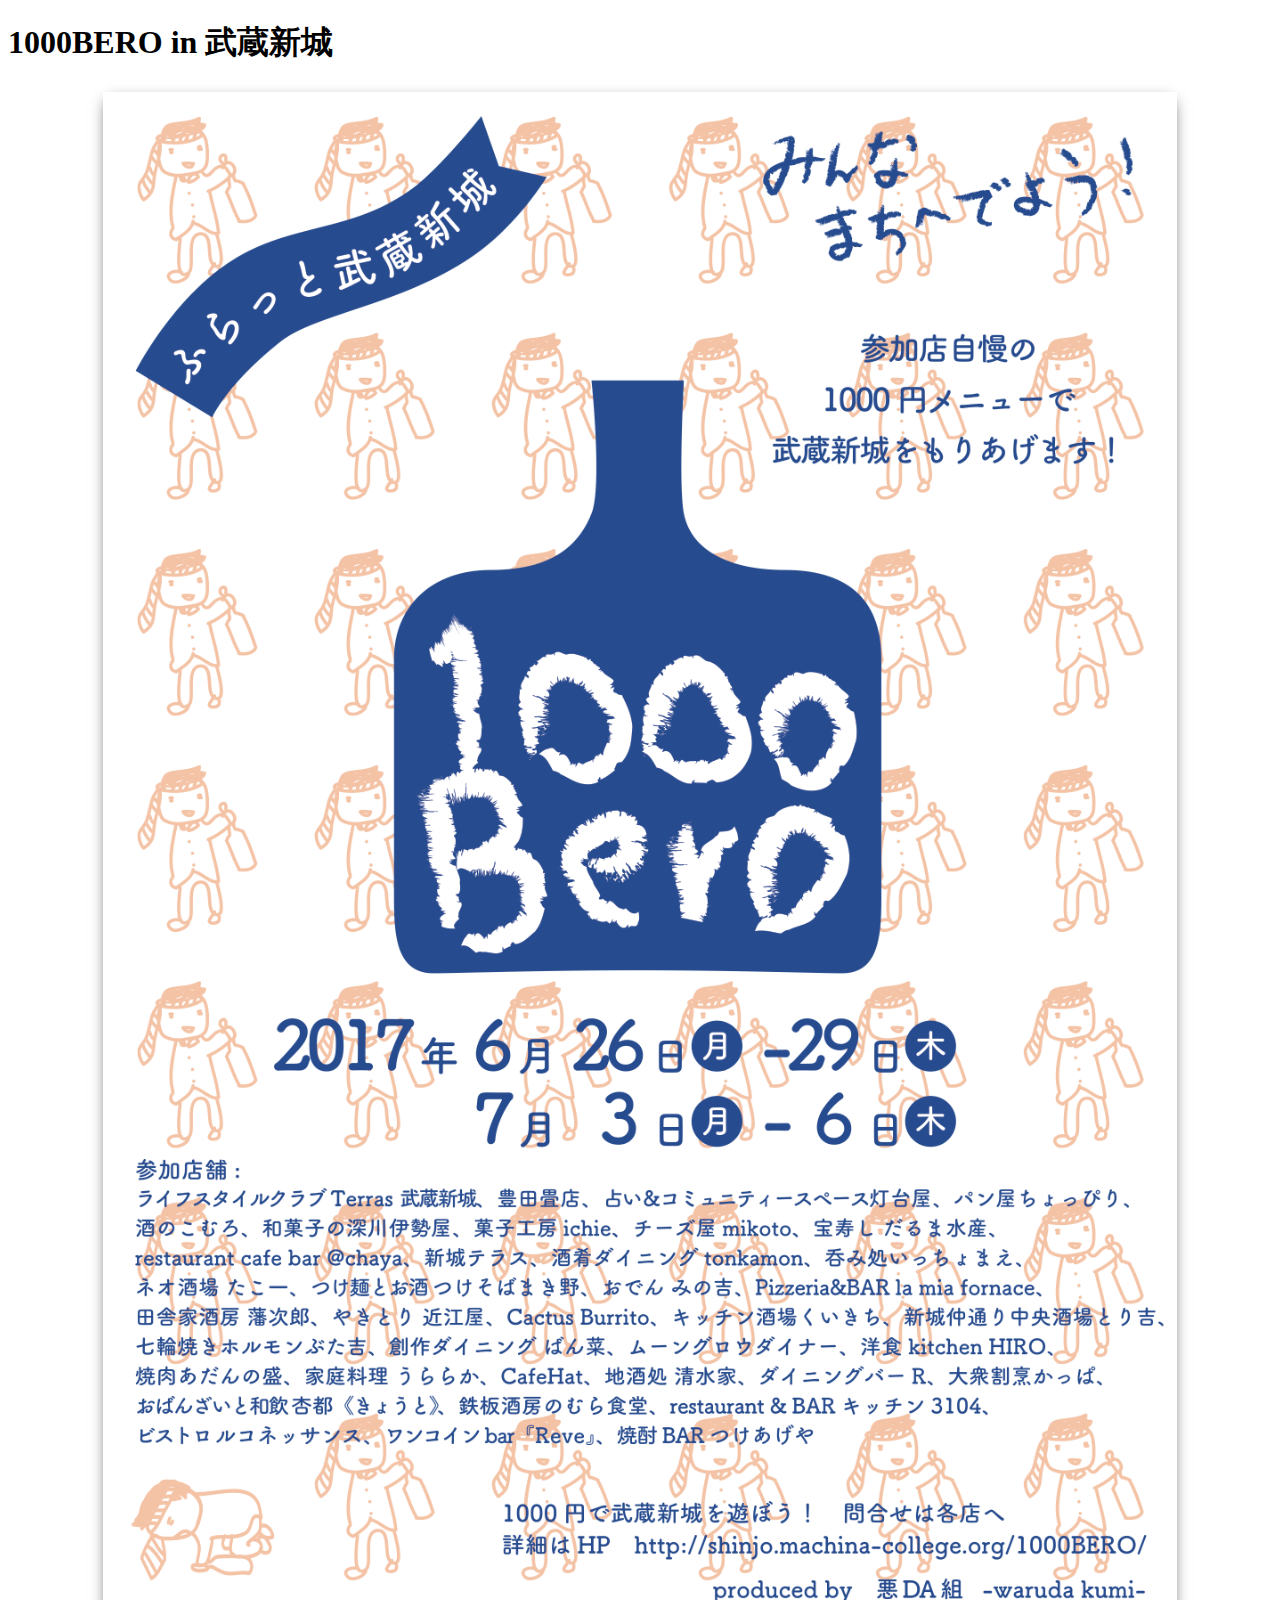
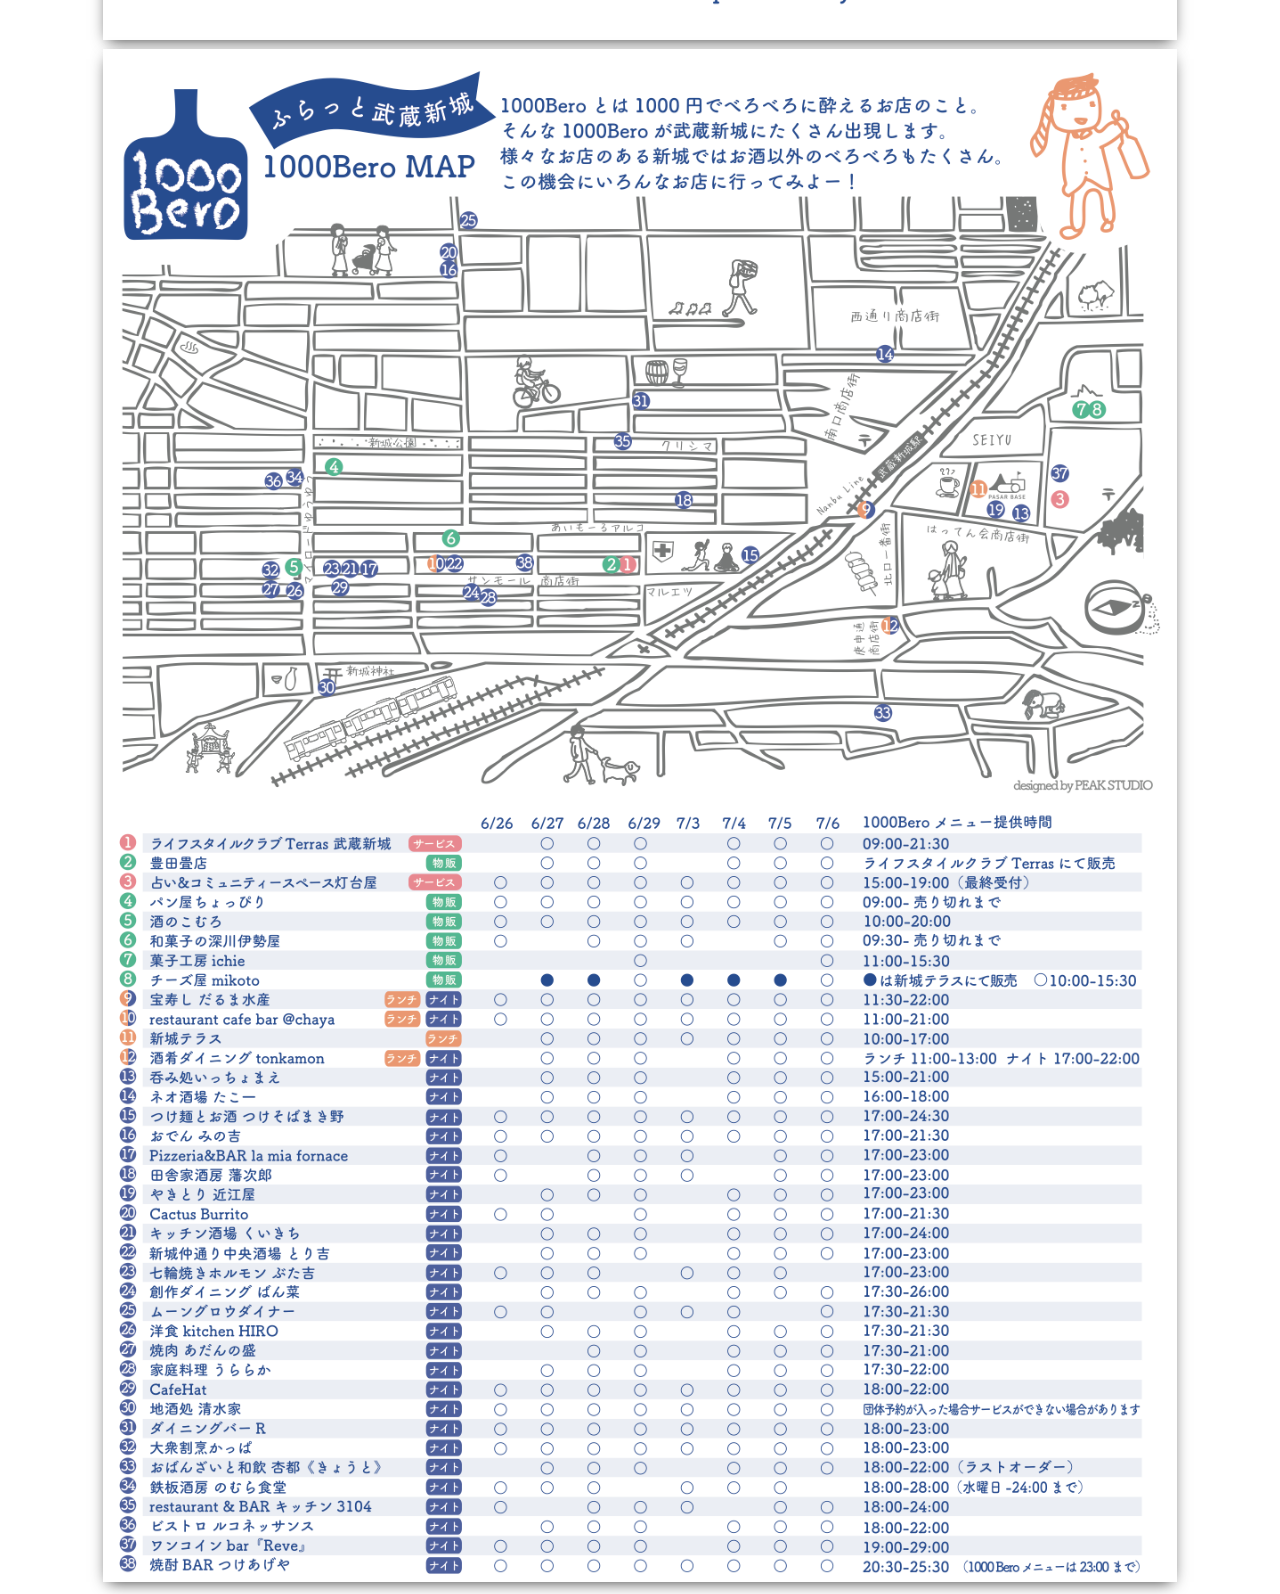
==== 1000BERO/index.html @ d0f838df "Update 1000bero image" ====
<!doctype html>
<html lang="ja">
<head>
  <meta charset="utf-8">
  <title>1000BERO in 武蔵新城</title>
  <link rel="stylesheet" href="./bero.css">

  <h1>1000BERO in 武蔵新城</h1>
  
  <div>
    <img class="shadow" src="./01.png">
  </div>

  <div>
    <img class="shadow" src="./02.png">
  </div>

</head>
<body>
</body>
</html>
---- 1000BERO/bero.css ----
div {
    text-align:center;
}

.shadow {
    max-width: 85%;
    margin-top: 5px; /* 画像の上の余白*/
    display: inline-block;
    box-shadow: 0px 5px 15px -5px rgba(0, 0, 0, 0.8); /*横方向 下方向 ぼかし 広がり 色 */
}
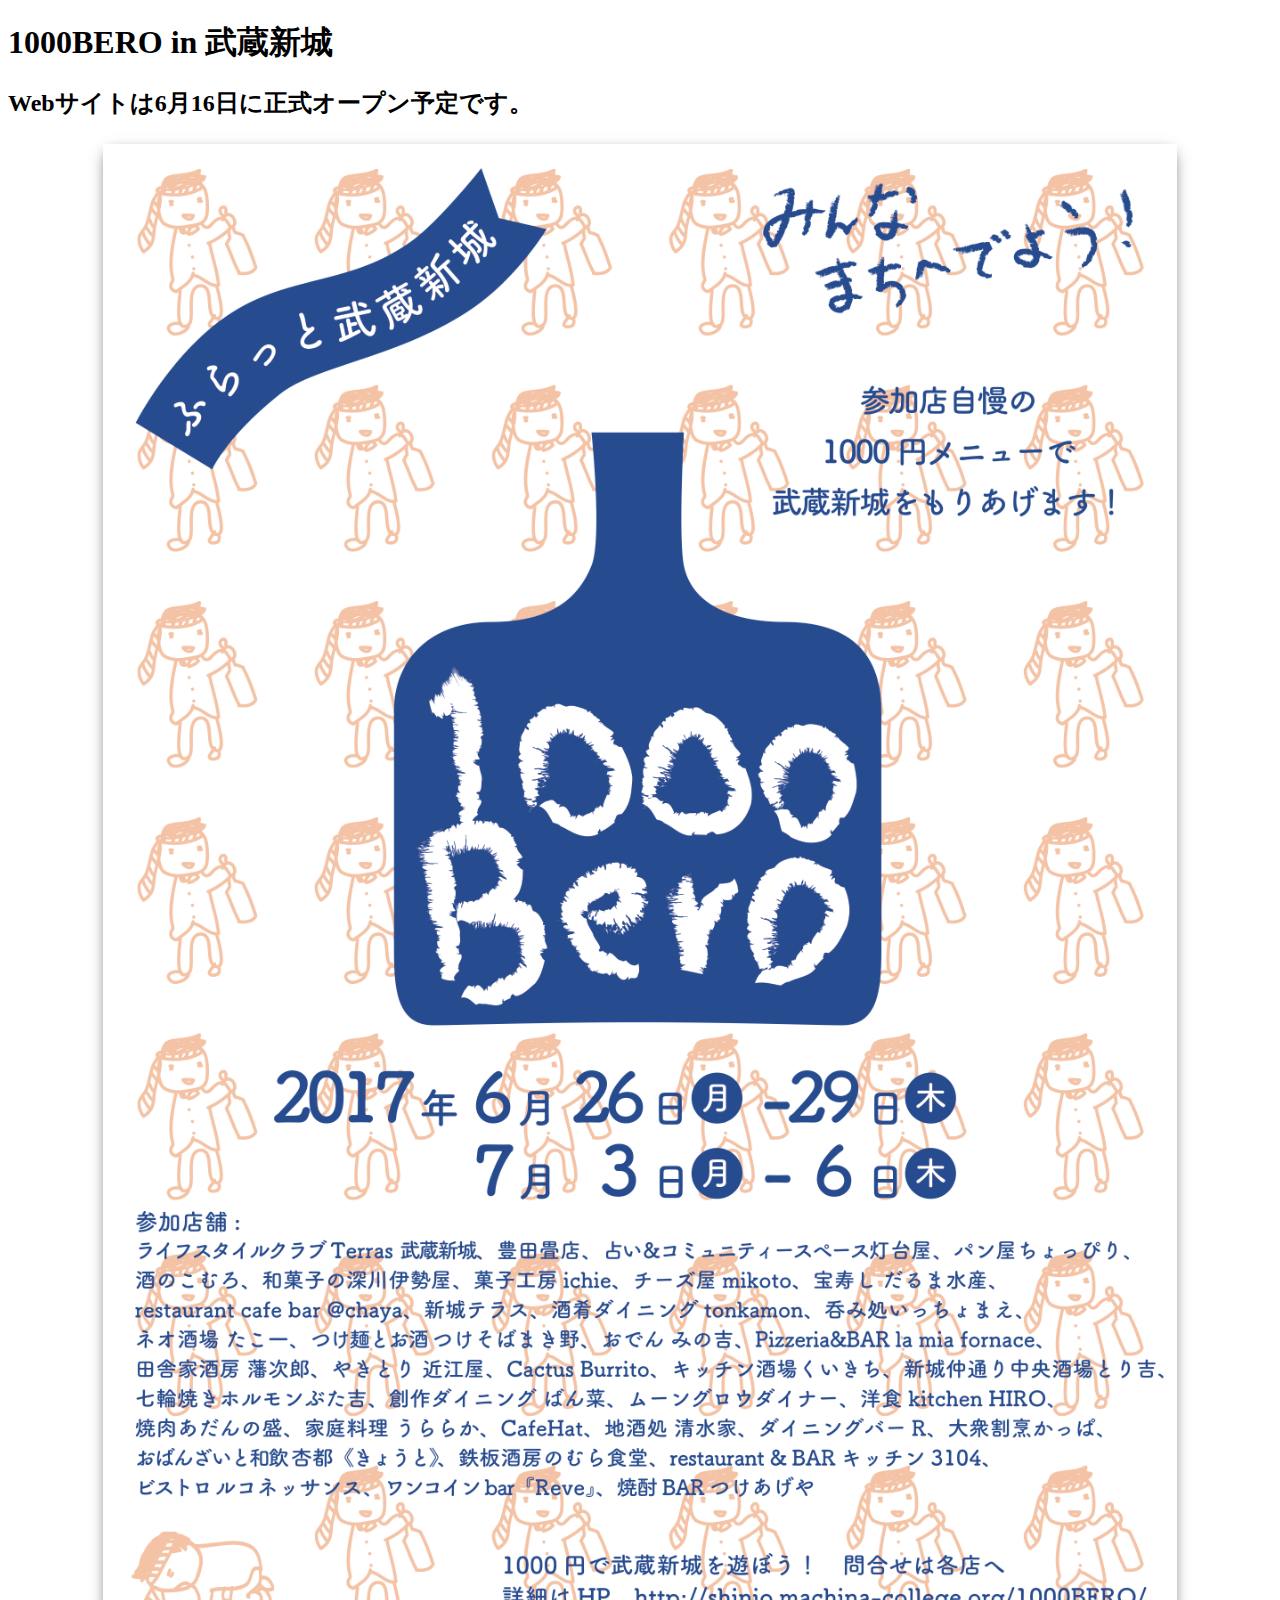
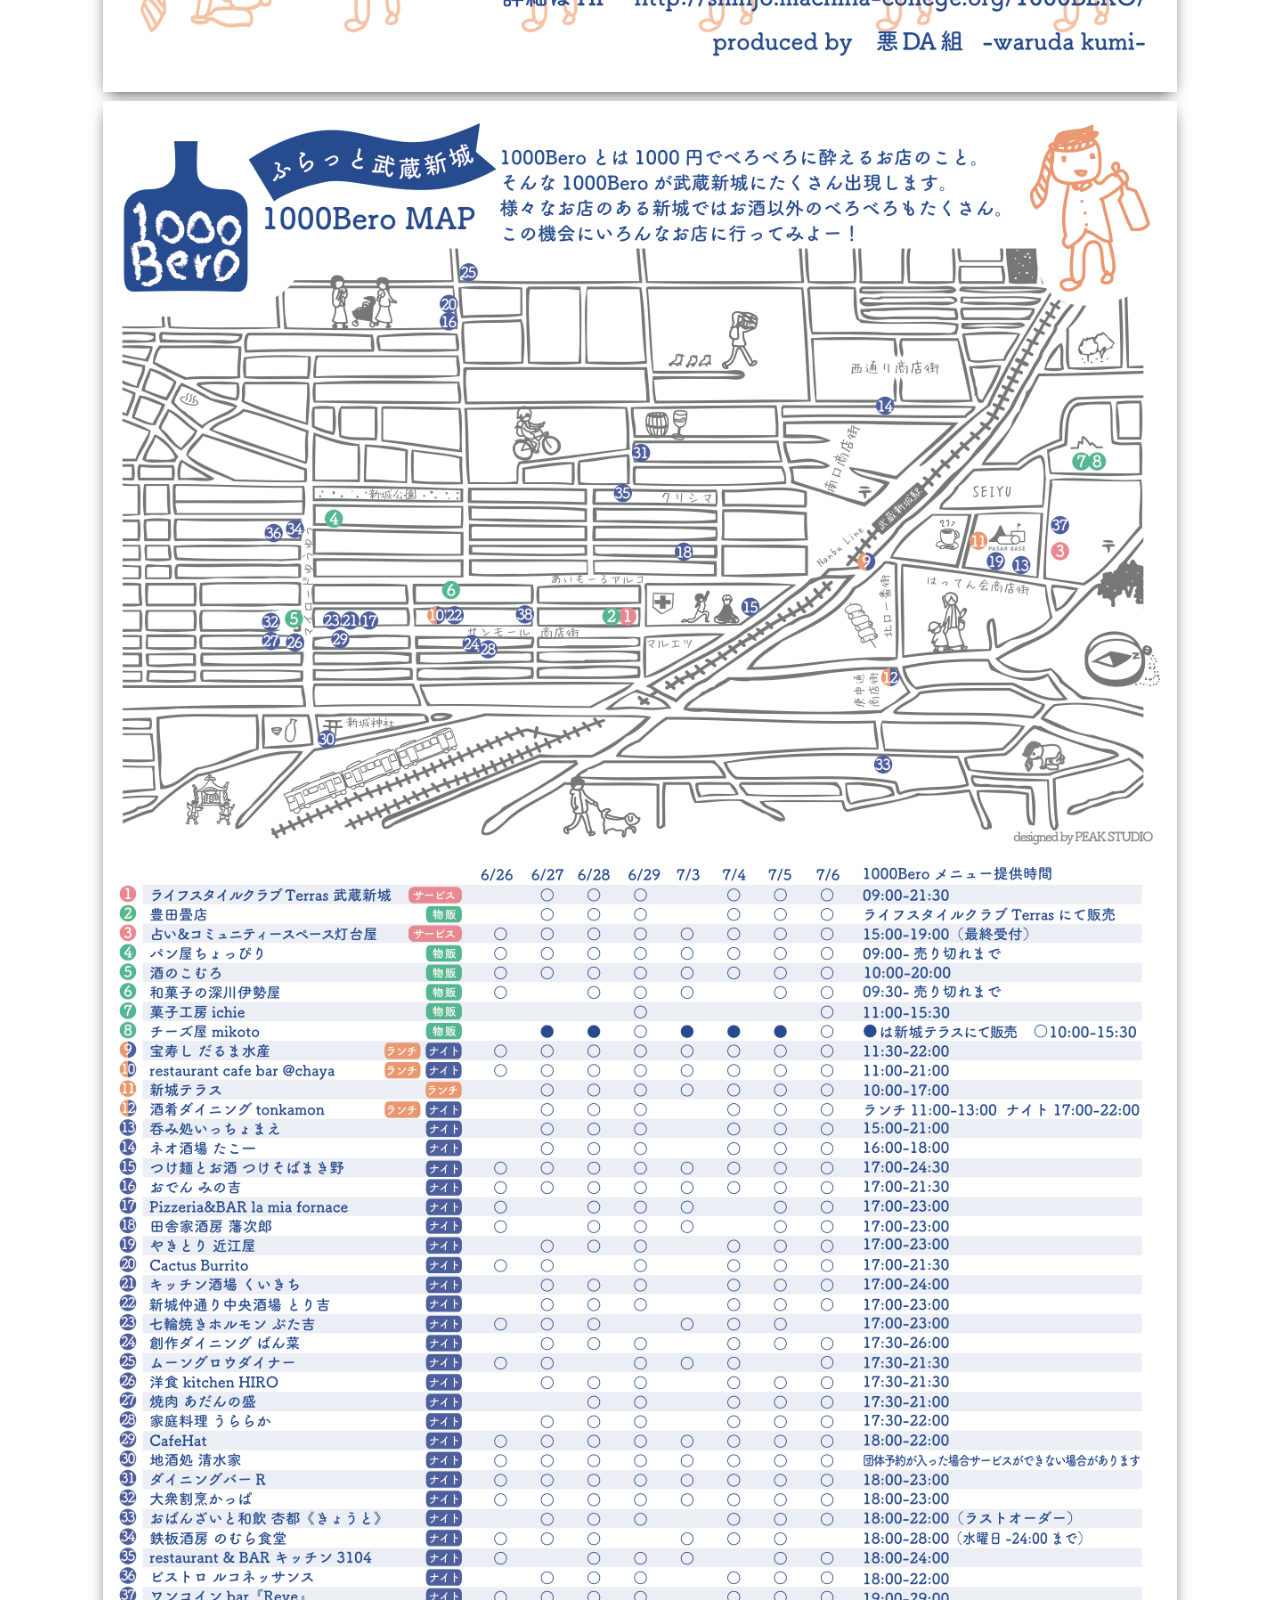
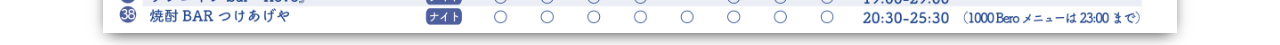
==== commit fff38f38: "Update upcoming 1000bero page" ====
--- a/1000BERO/index.html
+++ b/1000BERO/index.html
@@ -6,7 +6,7 @@
   <link rel="stylesheet" href="./bero.css">
 
   <h1>1000BERO in 武蔵新城</h1>
-  
+  <h2>Webサイトは6月16日に正式オープン予定です。</h2>  
   <div>
     <img class="shadow" src="./01.png">
   </div>
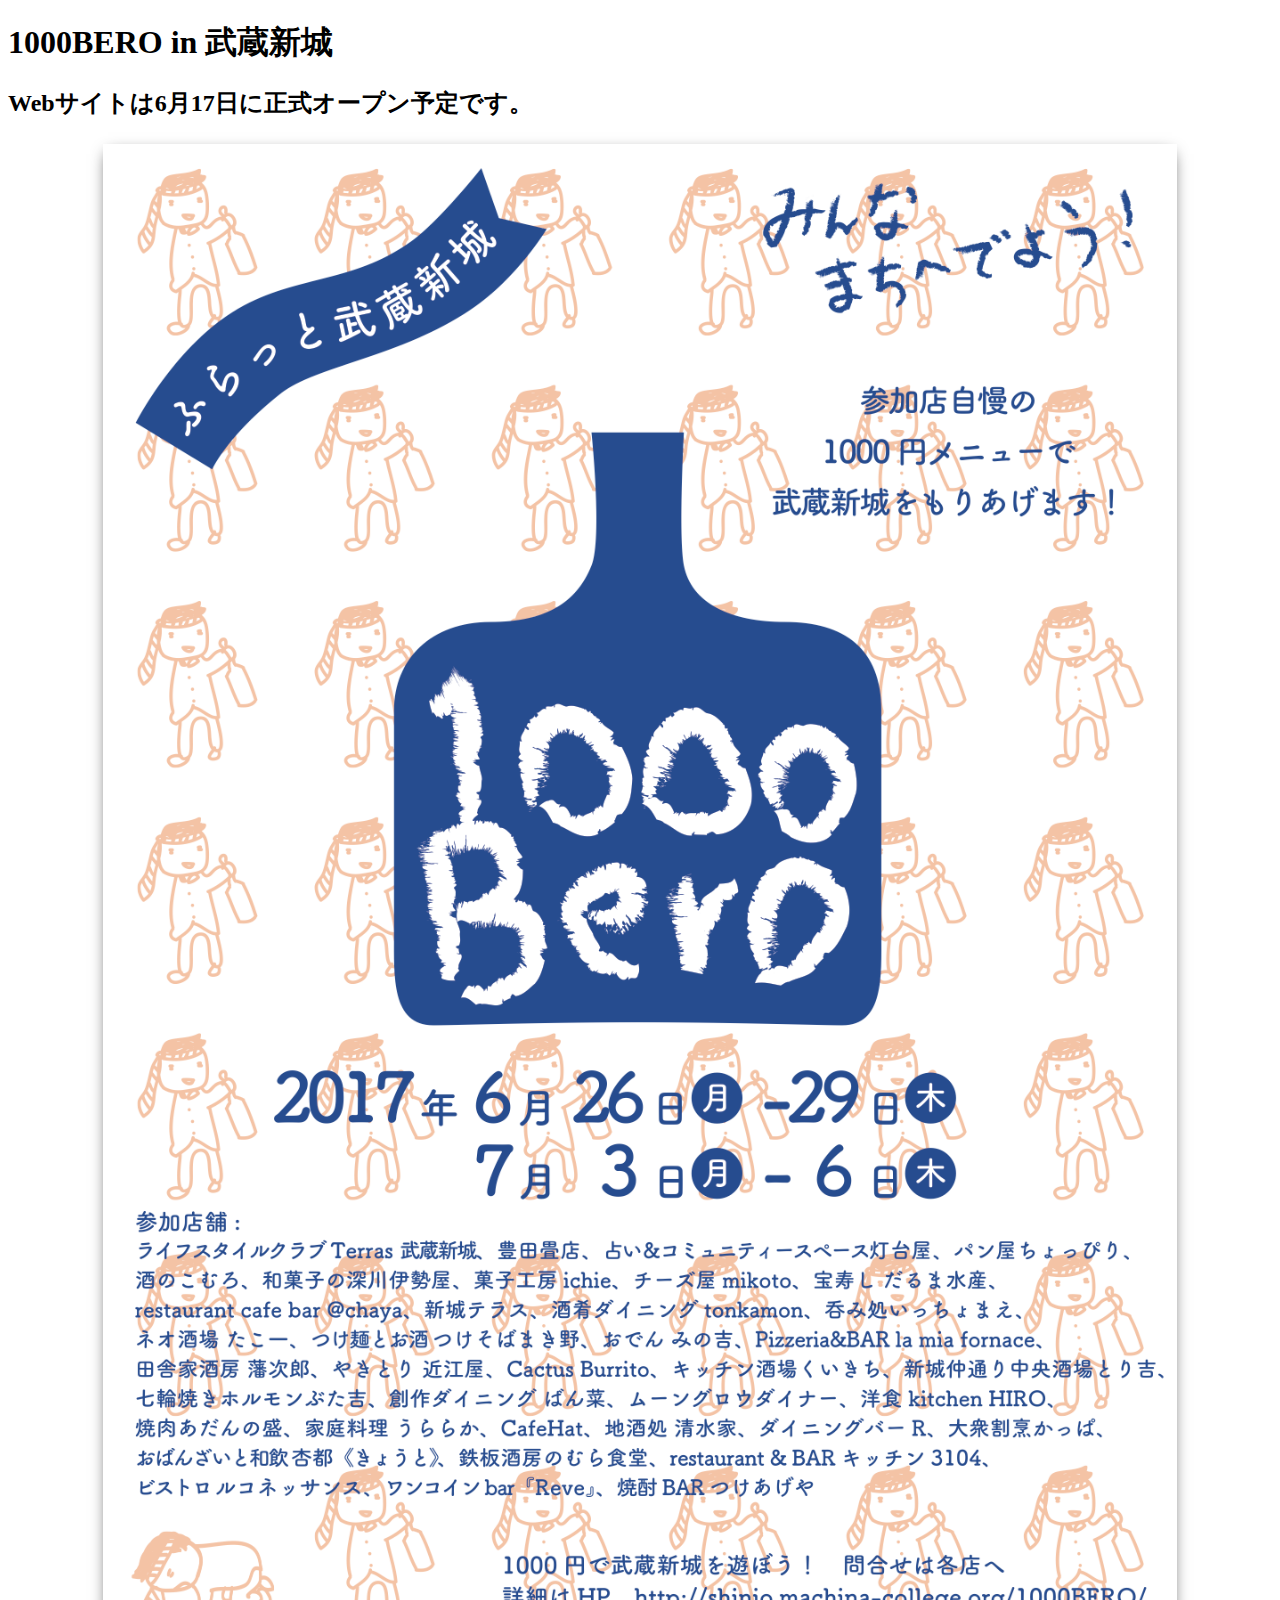
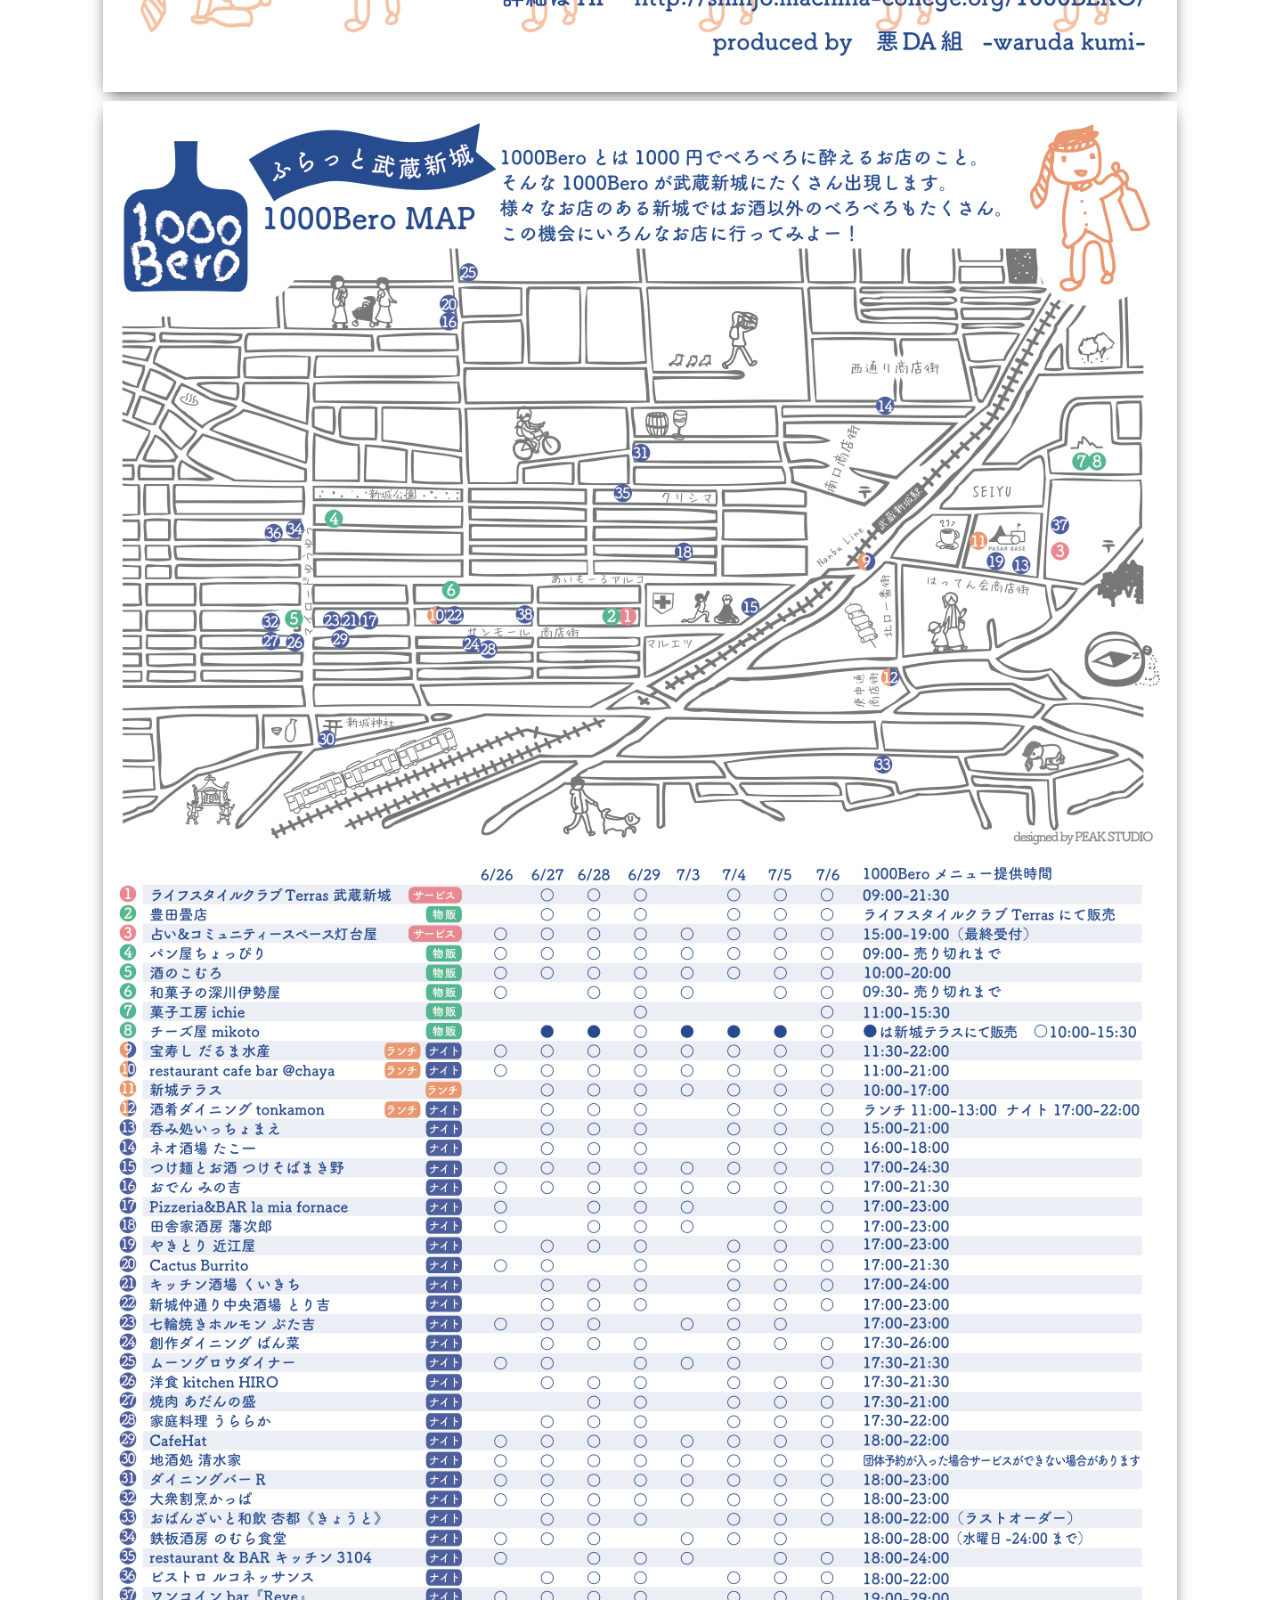
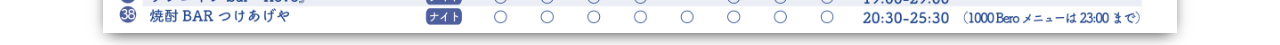
==== commit 0bcb7c37: "Update index.html" ====
--- a/1000BERO/index.html
+++ b/1000BERO/index.html
@@ -6,7 +6,7 @@
   <link rel="stylesheet" href="./bero.css">
 
   <h1>1000BERO in 武蔵新城</h1>
-  <h2>Webサイトは6月16日に正式オープン予定です。</h2>  
+  <h2>Webサイトは6月17日に正式オープン予定です。</h2>  
   <div>
     <img class="shadow" src="./01.png">
   </div>
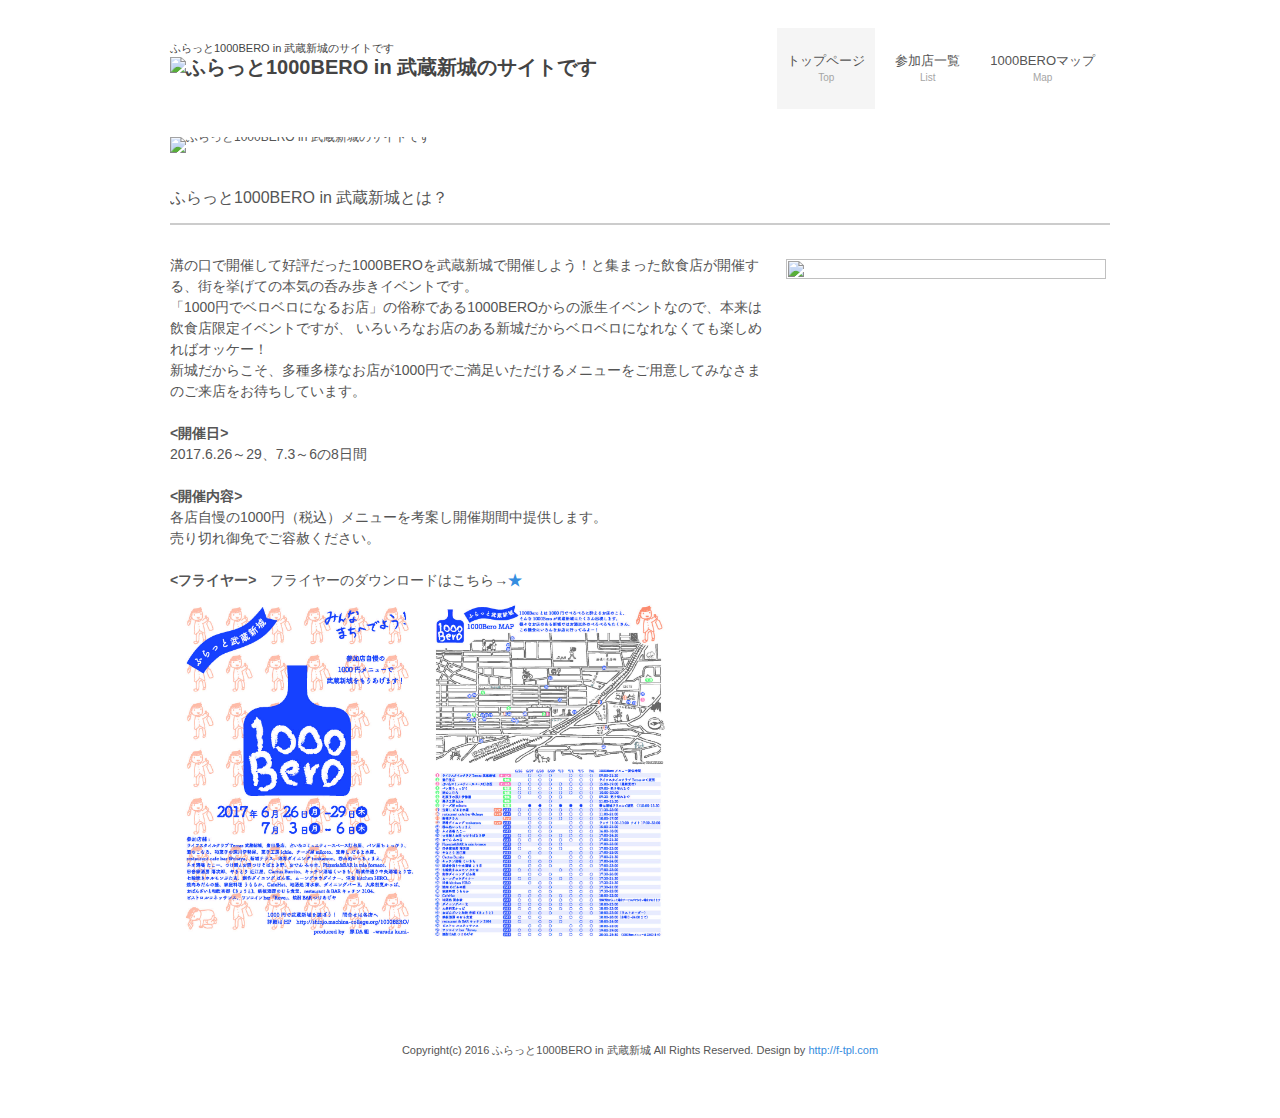
==== commit 7359ad1a: "Add files via upload" ====
--- a/1000BERO/index.html
+++ b/1000BERO/index.html
@@ -1,21 +1,82 @@
-<!doctype html>
+<!DOCTYPE html>
 <html lang="ja">
+
 <head>
-  <meta charset="utf-8">
-  <title>1000BERO in 武蔵新城</title>
-  <link rel="stylesheet" href="./bero.css">
+	<meta charset="UTF-8">
+	<meta name="viewport" content="width=device-width, user-scalable=yes, maximum-scale=1.0, minimum-scale=1.0">
+	<meta name="description" content="ふらっと1000BERO in 武蔵新城のサイトです">
+	<title>ふらっと1000BERO in 武蔵新城</title>
+	<link rel="profile" href="http://gmpg.org/xfn/11">
+	<link rel="stylesheet" type="text/css" media="all" href="style.css">
+	<!--[if lt IE 9]>
+	<script src="js/html5.js"></script>
+	<script src="js/css3-mediaqueries.js"></script>
+	<![endif]-->
+	<script src="js/jquery1.4.4.min.js"></script>
+	<script src="js/script.js"></script>
+</head>
 
-  <h1>1000BERO in 武蔵新城</h1>
-  <h2>Webサイトは6月17日に正式オープン予定です。</h2>  
-  <div>
-    <img class="shadow" src="./01.png">
-  </div>
+<body>
 
-  <div>
-    <img class="shadow" src="./02.png">
-  </div>
+	<header id="header" role="banner">
+		<div class="inner">
+			<div class="logo"><h1>ふらっと1000BERO in 武蔵新城のサイトです</h1>
 
-</head>
-<body>
+				<a href="index.html" title="ふらっと1000BERO in 武蔵新城" rel="home"><img src="images/banners/logo.jpg" width="292" height="100" alt="ふらっと1000BERO in 武蔵新城のサイトです"></a>
+			</div>
+			<nav id="mainNav">
+				<div class="inner">
+					<a class="menu" id="menu"><span>MENU</span></a>
+					<div class="panel">
+						<ul id="topnav">
+							<li class="current-menu-item"><a href="index.html"><strong>トップページ</strong><br /><span>Top</span></a></li>
+							<li><a href="list.html"><strong>参加店一覧</strong><br /><span>List</span></a></li>
+							<li><a href="map.html"><strong>1000BEROマップ</strong><br /><span>Map</span></a></li>
+						</ul>
+					</div>
+				</div>
+			</nav>
+		</div>
+	</header>
+
+	<div id="mainBanner">
+		<div class="inner">
+			<img src="images/banners/mainImg.jpg" width="940" height="300" alt="ふらっと1000BERO in 武蔵新城のサイトです">
+		</div>
+	</div>
+
+	<div id="wrapper">
+		<section id="post-221" class="content">
+			<h3 class="heading">ふらっと1000BERO in 武蔵新城とは？</h3>
+			<article class="post">
+				<p><img src="images/banners/main.jpg" alt="" width="320" height="240" class="alignright" />
+溝の口で開催して好評だった1000BEROを武蔵新城で開催しよう！と集まった飲食店が開催する、街を挙げての本気の呑み歩きイベントです。<br>
+「1000円でベロベロになるお店」の俗称である1000BEROからの派生イベントなので、本来は飲食店限定イベントですが、
+いろいろなお店のある新城だからベロベロになれなくても楽しめればオッケー！<br>
+新城だからこそ、多種多様なお店が1000円でご満足いただけるメニューをご用意してみなさまのご来店をお待ちしています。<br>
+<br>
+<b><開催日></strong></b><br>
+2017.6.26～29、7.3～6の8日間<br><br>
+<b><開催内容></b>　<br>
+各店自慢の1000円（税込）メニューを考案し開催期間中提供します。<br>売り切れ御免でご容赦ください。
+<br><br>
+<b><フライヤー></b>　フライヤーのダウンロードはこちら→<a href="1000BERO_A4.pdf" target="_blank"><b>★</b></a><br>
+<a href="1000BERO_A401.jpg" target="_blank"><img src="1000BERO_A401.jpg" alt="" width="500" height="713" class="alignleft" /></a>
+</p>
+			</article>
+		</section>
+
+	</div>
+
+	<footer id="footer">
+		<div class="inner"><center>
+			<section class="gridWrapper">
+				<article class="grid copyright">
+					Copyright(c) 2016 ふらっと1000BERO in 武蔵新城 All Rights Reserved. Design by <a href="http://f-tpl.com" target="_blank" rel="nofollow">http://f-tpl.com</a>
+				</article>
+			</section>
+		</div></center>
+	</footer>
+
 </body>
-</html>
+</html>--- a/1000BERO/style.css
+++ b/1000BERO/style.css
@@ -0,0 +1,713 @@
+@charset "utf-8";
+
+/* =Reset default browser CSS.
+Based on work by Eric Meyer:http://meyerweb.com/eric/tools/css/reset/index.html
+-------------------------------------------------------------- */
+html, body, div, span, applet, object, iframe, h1, h2, h3, h4, h5, h6, p, blockquote, pre, a, abbr, acronym, address, big, cite, code, del, dfn, em, font, ins, kbd, q, s, samp, small, strike, strong, sub, sup, tt, var, dl, dt, dd, ol, ul, li, fieldset, form, label, legend, table, caption, tbody, tfoot, thead, tr, th, td{border:0;font-family:inherit;font-size:100%;font-style:inherit;font-weight:inherit;margin:0;outline:0;padding:0;vertical-align:baseline;}
+:focus{outline:0;}
+
+ol, ul{list-style:none;}
+table{border-collapse:separate;border-spacing:0;}
+caption, th, td{font-weight:normal;text-align:left;}
+blockquote:before, blockquote:after,q:before, q:after{content:"";}
+blockquote, q{quotes:"" "";}
+a img{border:0;}
+figure{margin:0}
+article, aside, details, figcaption, figure, footer, header, hgroup, menu, nav, section{display:block;}
+/* -------------------------------------------------------------- */
+
+body{
+color:#555;
+font:12px verdana,"ヒラギノ丸ゴ ProN W4","Hiragino Maru Gothic ProN","メイリオ","Meiryo","ＭＳ Ｐゴシック","MS PGothic",Sans-Serif;
+line-height:1.5;
+background:#fff;
+-webkit-text-size-adjust:100%;
+}
+
+/* リンク設定
+------------------------------------------------------------*/
+a{color:#358de0;text-decoration:none;}
+a:hover{color:#429bef;}
+a:active, a:focus{outline:0;}
+
+
+/* 全体
+------------------------------------------------------------*/
+#wrapper{
+margin:20px auto 0;
+padding:0 1%;
+width:98%;
+position:relative;
+}
+
+.inner{
+margin:0 auto;
+width:100%;
+}
+
+
+/*************
+/* ヘッダー
+*************/
+#header{
+z-index:100;
+margin:20px 0 28px;
+}
+
+#header:after{
+content:"";
+display: block;   
+clear:both; 
+visibility:hidden;
+}
+
+#header h1{
+font-size:12px;
+font-weight:normal;
+}
+
+/*************
+/* ロゴ
+*************/
+#header .logo{
+float:left;
+padding:10px 0 0;
+}
+
+.logo a{
+font-size:20px;
+color:#444;
+font-weight:bold;
+line-height:1;
+}
+
+.logo span{
+font-size:12px;
+font-weight:normal;
+}
+
+#header h1{
+font-size:11px;
+color:#444;
+margin:10px 0 0;
+}
+
+
+/**************************
+/* メイン画像（トップページ）
+**************************/
+#mainBanner{
+margin:0 auto;
+padding:0;
+width:100%;
+line-height:0;
+}
+
+#mainBanner .inner{position:relative;}
+
+#mainBanner img{
+max-width:100%;
+height:auto;
+}
+
+.slogan{
+position:absolute;
+max-width:100%;
+height:auto;
+bottom:0;
+left:0;
+padding:5px 10px;
+line-height:1.4;
+z-index:100;
+}
+
+.slogan h2{
+padding-bottom:5px;
+color:#333;
+font-size:20px;
+}
+
+.slogan h3{
+font-size:14px;
+color:#666;
+}
+
+
+/**************************
+/* グリッド
+**************************/
+.gridWrapper{
+padding-bottom:20px;
+clear:both;
+overflow:hidden;
+}
+
+.grid h3{
+padding:13px 0;
+margin-bottom:5px;
+font-weight:bold;
+border-top:1px solid #ccc;
+border-bottom:1px solid #ccc;
+}
+
+.grid p{padding:5px 0;}
+
+.grid p.img{
+float:left;
+margin:3px 0 0 0;
+}
+
+.readmore{clear:both;}
+
+.readmore a{
+padding:3px 5px;
+border-radius:3px;
+color:#fff;
+background:#999;
+}
+
+.readmore a:hover{background:#ccc;}
+
+
+/* フッター内のグリッド(3カラム) */
+#footer .grid{
+border:0;
+background:transparent;
+}
+
+#footer .grid p{padding:0;}
+
+
+/*************
+メイン コンテンツ
+*************/
+section.content{
+padding:10px 0;
+margin-bottom:20px;
+border-radius:6px;
+overflow:hidden;
+font-size:14px;
+}
+
+section.content p{margin-bottom:5px;}
+
+
+/* アーカイブページ */
+section.content .archive{
+padding:20px 0 0;
+border-bottom:1px dotted #ccc;
+}
+
+section.content p{margin-bottom:5px;}
+
+h3.heading{
+padding:3px 0 13px;
+margin-bottom:30px;
+font-size:16px;
+border-bottom:2px solid #ccc;
+}
+
+section.content img{
+max-width:90%;
+height:auto;
+}
+
+.alignleft{
+float:left;
+clear:left;
+margin:3px 10px 10px 0;
+}
+
+.alignright{
+float:right;
+clear:right;
+margin:3px 0 10px 10px;
+}
+
+.border,ul.list img{border:4px solid #ebebeb;}
+
+
+
+/*************
+/* フッター
+*************/
+#footer{
+clear:both;
+padding:20px 0;
+overflow:hidden;
+}
+
+.tel strong{
+font-size:20px;
+font-weight:bold;
+}
+
+#footer .copyright{font-size:11px;}
+
+
+/*************
+サブ（フッター前）コンテンツ
+*************/
+#sub ul{padding:10px;}
+
+#sub li{
+margin-bottom:10px;
+padding-bottom:10px;
+border-bottom:1px dashed #ebebeb;
+}
+
+#sub li:last-child{
+border:0;
+margin-bottom:0;
+}
+
+#sub li a{
+color:#555;
+display:block;
+}
+
+#sub li a:hover{
+color:#a5a5a5;
+}
+
+#sub ul.list{padding-bottom:7px;}
+
+#sub ul.list li{
+clear:both;
+margin-bottom:5px;
+padding:5px 0;
+overflow:hidden;
+}
+
+#sub ul.list li img{
+float:left;
+margin-right:10px;
+}
+
+#sub ul.list li{
+font-size:12px;
+line-height:1.35;
+}
+
+#sub .grid h3{border-radius:0;}
+
+
+/* page navigation
+------------------------------------------------------------*/
+.pagenav{
+clear:both;
+width:100%;
+height:30px;
+margin:5px 0 20px;
+}
+
+.pagenav a{
+color:#555;
+}
+
+.pagenav a:hover{
+color:#a5a5a5;
+}
+
+.prev{float:left}
+.next{float:right;}
+
+#pageLinks{
+clear:both;
+text-align:center;
+}
+
+
+/* タイポグラフィ
+*****************************************************/
+.dateLabel{
+margin:0 0 10px;
+text-align:right;
+font:italic 1em "Palatino Linotype", "Book Antiqua", Palatino, serif;
+}
+
+.post p{padding-bottom:15px;}
+
+.post ul{margin:0 0 10px 10px;}
+
+.post ul li{
+margin-bottom:5px;
+padding-left:15px;
+background:url(images/bullet.png) no-repeat 0 8px;
+}
+
+.post ol{margin:0 0 10px 30px;}
+
+.post ol li{list-style:decimal;}
+
+.post h1{
+margin:20px 0;
+padding:5px 0;
+font-size:150%;
+color:#000;
+border-bottom:3px solid #f0f0f0;
+}
+
+.post h2{
+margin:10px 0;
+padding-bottom:2px;
+font-size:130%;
+font-weight:normal;
+color:#333;
+border-bottom:2px solid #f0f0f0;
+}
+
+.post h3{
+margin:10px 0 30px;
+padding-bottom:10px;
+font-size:110%;
+font-weight:normal;
+color:#777;
+border-bottom:2px solid #f0f0f0;
+}
+
+.post blockquote{
+clear:both;
+padding:10px 0 10px 15px;
+margin:10px 0 25px 30px;
+border-left:5px solid #ccc;
+}
+ 
+.post blockquote p{padding:5px 0;}
+
+.post table{
+border-collapse:collapse;
+margin:10px 0;
+}
+
+.post table th,.post table td{
+padding:12px;
+border:1px solid #ccc;
+}
+
+.post table th{
+text-align:right;
+font-weight:bold;
+letter-spacing:1px;
+white-space:nowrap;
+background:#eee;
+}
+
+.post dt{font-weight:bold;}
+
+.post dd{padding-bottom:10px;}
+
+.post img{max-width:100%;height:auto;}
+
+img.aligncenter{
+display:block;
+margin:5px auto;
+}
+
+img.alignright, img.alignleft{
+padding:4px;
+margin:0 0 2px 7px;
+display:inline;
+}
+
+img.alignleft{margin:0 7px 2px 0;}
+
+.alignright{float:right;}
+.alignleft{float:left;}
+
+
+/* PC用
+------------------------------------------------------------*/
+@media only screen and (min-width:960px){
+#wrapper,.inner{
+width:940px;
+padding:0;
+}
+
+#wrapper{padding-bottom:20px;}
+
+/* グリッド全体 */
+.gridWrapper{
+display:table;
+border-collapse:separate;
+border-spacing:20px;
+margin-left:-20px;
+width:980px;
+}
+
+/* グリッド共通 ベース:トップページ4カラム */
+.grid{
+width:220px;
+display:table-cell;
+}
+
+#sub.gridWrapper{width:980px;}
+
+/* サブコンテンツ + フッター グリッド(3カラム) */
+#sub .grid, #footer .grid{width:300px;}
+
+/* トップナビゲーション */
+nav div.panel{display:block !important;}
+
+a#menu{display:none;}
+
+#topnav{
+float:right;
+margin-top:-5px;
+
+}
+
+#topnav li{
+float:left;
+margin:13px 5px 0;
+text-align:center;
+position:relative;
+}
+
+#topnav a{
+color:#555;
+font-size:13px;
+display:block;
+padding:25px 10px;
+line-height:1.2;
+}
+
+#topnav span{
+font-size:10px;
+color:#a5a5a5;
+}
+
+#topnav li.current-menu-item a,#topnav a:hover{
+background:#f5f5f5;
+}
+
+#topnav ul{
+width:160px;
+display:none;
+}
+
+#topnav li:hover ul{
+display:block;
+position:absolute;
+top:80px;
+left:0;
+z-index:500;
+}
+
+#topnav li li{
+margin:0;
+float:none;
+width:160px;
+text-align:left;
+background:#f4f4f4;
+}
+
+#topnav li li a{
+padding:10px;
+border:0;
+}
+
+#topnav li.current-menu-item li a,#topnav li li a{
+border-bottom-width:1px;
+}
+
+#topnav li li.current-menu-item a,#topnav li li a:hover{
+padding-bottom:10px;
+border-bottom-width:3px;
+background:#eee;
+}
+}
+
+@media only screen and (max-width:959px){
+*{
+    -webkit-box-sizing: border-box;
+       -moz-box-sizing: border-box;
+         -o-box-sizing: border-box;
+        -ms-box-sizing: border-box;
+            box-sizing: border-box;
+}
+
+#header h1{text-align:center;}
+
+#header .logo,#footer .logo{
+float:none;
+text-align:center;
+padding:10px 5px;
+}
+
+/* トップナビゲーション */
+nav#mainNav{
+clear:both;
+width:100%;
+margin:0 auto;
+padding:0;
+background: -webkit-gradient(linear, left top, left bottom, color-stop(1, #f4f4f4), color-stop(0.00, #f4f4f4));
+background: -webkit-linear-gradient(top, #f4f4f4 0%, #f4f4f4 100%);
+background: -moz-linear-gradient(top, #f4f4f4 0%, #f4f4f4 100%);
+background: -o-linear-gradient(top, #f4f4f4 0%, #f4f4f4 100%);
+background: -ms-linear-gradient(top, #f4f4f4 0%, #f4f4f4 100%);
+background: linear-gradient(top, #f4f4f4 0%, #f4f4f4 100%);
+}
+
+nav#mainNav a.menu{
+width:100%;
+display:block;
+height:40px;
+line-height:40px;
+font-weight: bold;
+text-align:left;
+color:#555;
+}
+
+nav#mainNav a#menu span{padding-left:10px;}
+nav#mainNav a span:before{content:"≡ ";}
+nav#mainNav a.menuOpen span:before{content:"× ";}
+
+nav#mainNav a#menu:hover{cursor:pointer;}
+
+nav .panel{
+display:none;
+width:100%;
+position:relative;
+right:0;
+top:0;
+z-index:1;
+}
+
+nav#mainNav ul{margin:0;padding:0;}
+
+  nav#mainNav ul li{
+float:none;
+clear:both;
+width:100%;
+height:auto;
+line-height:1.2;
+}
+
+nav#mainNav ul li a,nav#mainNav ul li.current-menu-item li a{
+display: block;
+padding:15px 10px;
+text-align:left;
+border-bottom:1px dashed #e8e8e8;
+color:#555;
+}
+
+nav#mainNav ul li a span{padding-left:10px;}
+nav#mainNav ul li:first-child a{border-top:1px dashed #e8e8e8;}
+
+nav#mainNav ul li:last-child a{border:0;}
+nav#mainNav ul li li:last-child a{border:0;}
+nav#mainNav ul li li:last-child a{border-bottom:1px dashed #e8e8e8;}
+ 
+nav#mainNav ul li.current-menu-item a,nav#mainNav ul li a:hover,nav#mainNav ul li.current-menu-item a,nav#mainNav ul li a:active, nav#mainNav ul li li.current-menu-item a, nav#mainNav ul li.current-menu-item li a:hover, nav#mainNav ul li.current-menu-item li a:active{
+background:#eee;
+}
+
+nav div.panel{float:none;}
+
+nav#mainNav ul li li{
+float:left;
+border:0;
+}
+
+nav#mainNav ul li li a, nav#mainNav ul li.current-menu-item li a, nav#mainNav ul li li.current-menu-item a{
+padding-left:40px;
+background:url(images/sub1.png) no-repeat 20px -62px;
+}
+
+nav#mainNav ul li li.current-menu-item a,nav#mainNav ul li li a:hover, nav#mainNav ul li.current-menu-item li a:hover{background:#eee url(images/sub1.png) no-repeat 20px -62px;}
+
+nav#mainNav ul li li:last-child a{background:#f4f4f4 url(images/subLast.png) no-repeat 20px -65px;}
+nav#mainNav ul li li:last-child.current-menu-item a,nav#mainNav ul li li:last-child a:hover,nav#mainNav ul li.current-menu-item li:last-child a:hover{background:#eee url(images/subLast.png) no-repeat 20px -65px;}
+
+.grid{
+float:left;
+width:48%;
+margin:10px 2% 0 0;
+}
+
+.grid img{
+float:left;
+margin-right:5px;
+}
+
+#sub .grid{
+width:32%;
+margin:10px 1%;
+}
+
+#sub .grid:first-child{
+margin-left:0;
+}
+
+#sub .grid:last-child{
+margin-right:0;
+}
+
+#footer .grid, #footer .grid p{
+float:none;
+width:100%;
+text-align:center;
+border:0;
+}
+
+#footer .grid:last-child{padding-top:20px;}
+}
+
+@media only screen and (max-width:768px){
+  #header{padding-bottom:0;}
+#header h1{text-align:center;}
+
+#header .logo{
+float:none;
+text-align:center;
+padding:10px 5px 20px;
+}
+
+#sub ul.list{padding:10px 10px 11px;}
+
+#sub ul.list li{padding-bottom:10px;margin-bottom:8px;}
+}
+
+
+@media only screen and (max-width:640px){
+#footer .grid p{text-align:center;}
+
+.grid img{float:none;margin:20px auto 10px;max-width:100%;height:auto;}
+
+.grid p,#sub .grid li{text-align:left;}
+
+  .alignleft,.alignright{float:none;display:block;margin:0 auto 10px;}
+}
+
+
+@media only screen and (max-width:480px){
+#mainBanner h2,#mainBanner h3{font-size:80%;}
+
+#sub .grid{
+float:none;
+width:98%;
+}
+
+#sub .grid h3{padding:10px 5px;}
+}
+
+table , td, th {
+	border: 1px solid #939393;
+	border-collapse: collapse;
+}
+td, th {
+	padding: 1px;
+	height: 30px;
+	text-align: center;
+	vertical-align: middle;
+}
+th {
+	background: #92ACD6;
+}
+.even {
+	background: #fbf8f0;
+}
+.odd {
+	background: #ced5e0;
+}
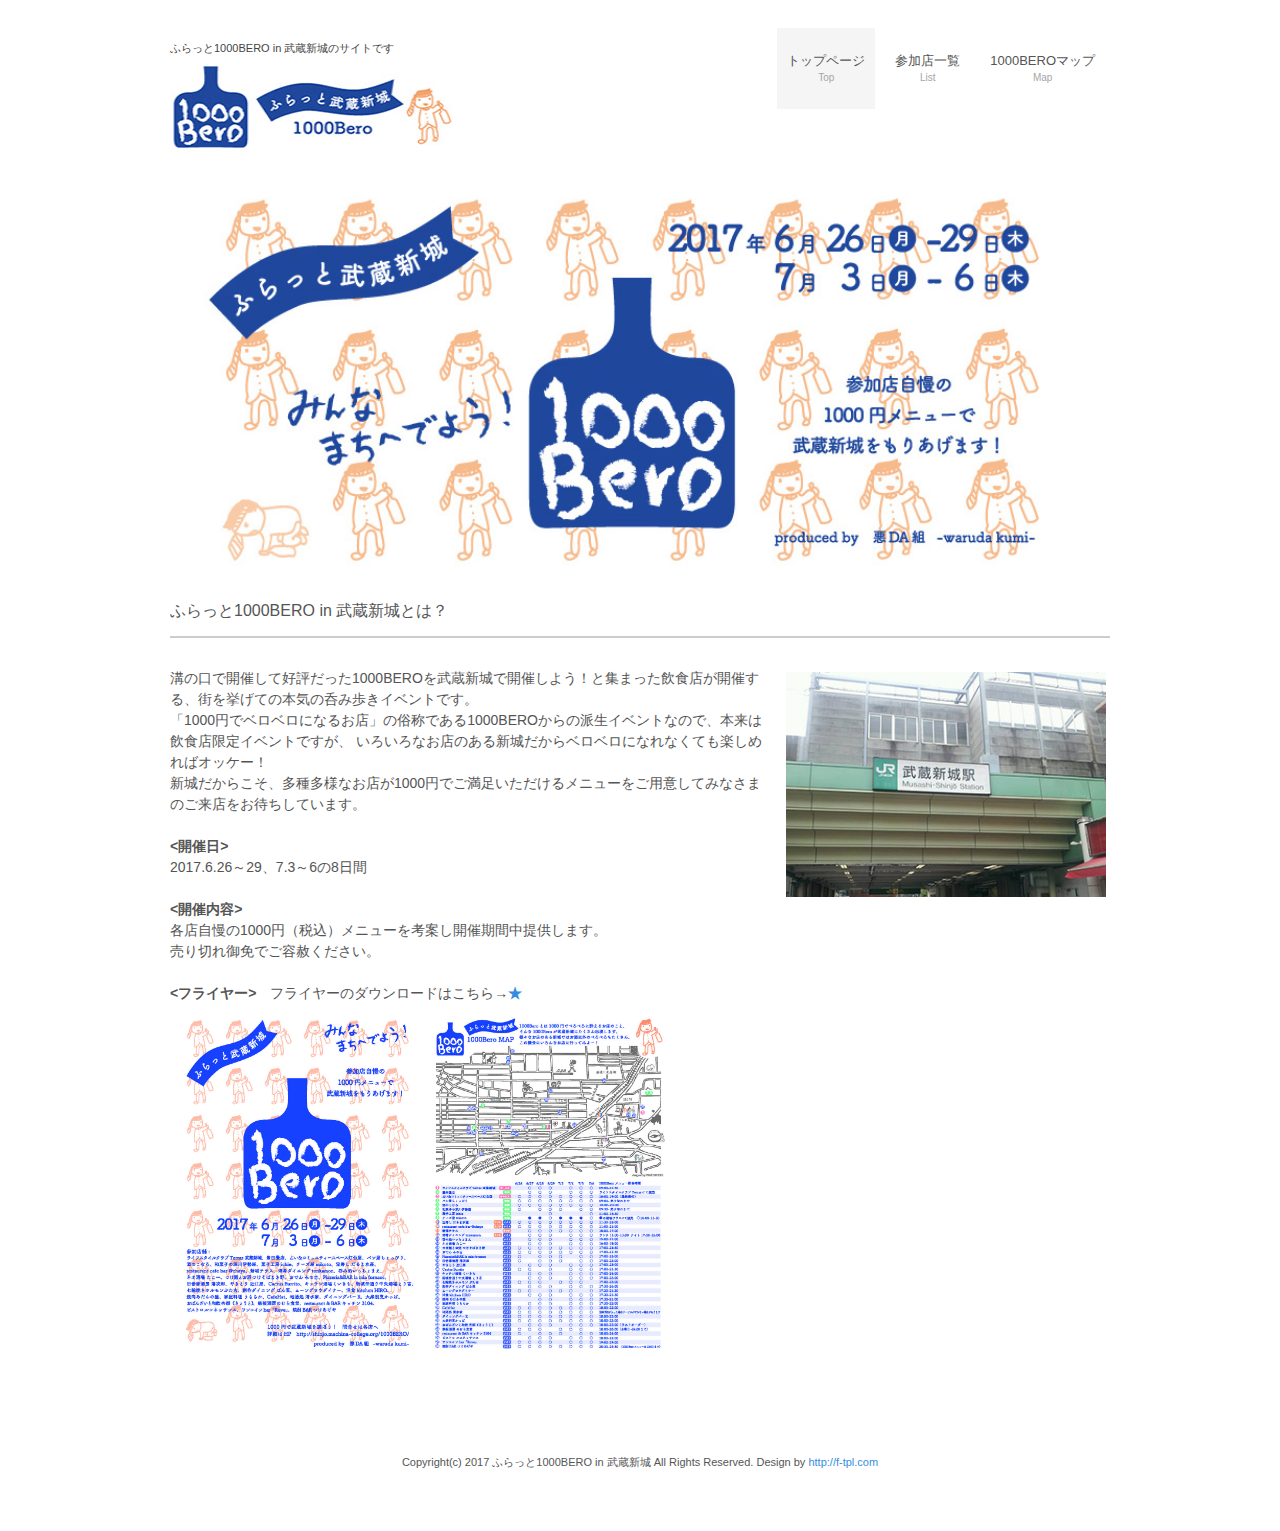
==== commit 2abb898c: "Add files via upload" ====
--- a/1000BERO/index.html
+++ b/1000BERO/index.html
@@ -72,7 +72,7 @@
 		<div class="inner"><center>
 			<section class="gridWrapper">
 				<article class="grid copyright">
-					Copyright(c) 2016 ふらっと1000BERO in 武蔵新城 All Rights Reserved. Design by <a href="http://f-tpl.com" target="_blank" rel="nofollow">http://f-tpl.com</a>
+					Copyright(c) 2017 ふらっと1000BERO in 武蔵新城 All Rights Reserved. Design by <a href="http://f-tpl.com" target="_blank" rel="nofollow">http://f-tpl.com</a>
 				</article>
 			</section>
 		</div></center>
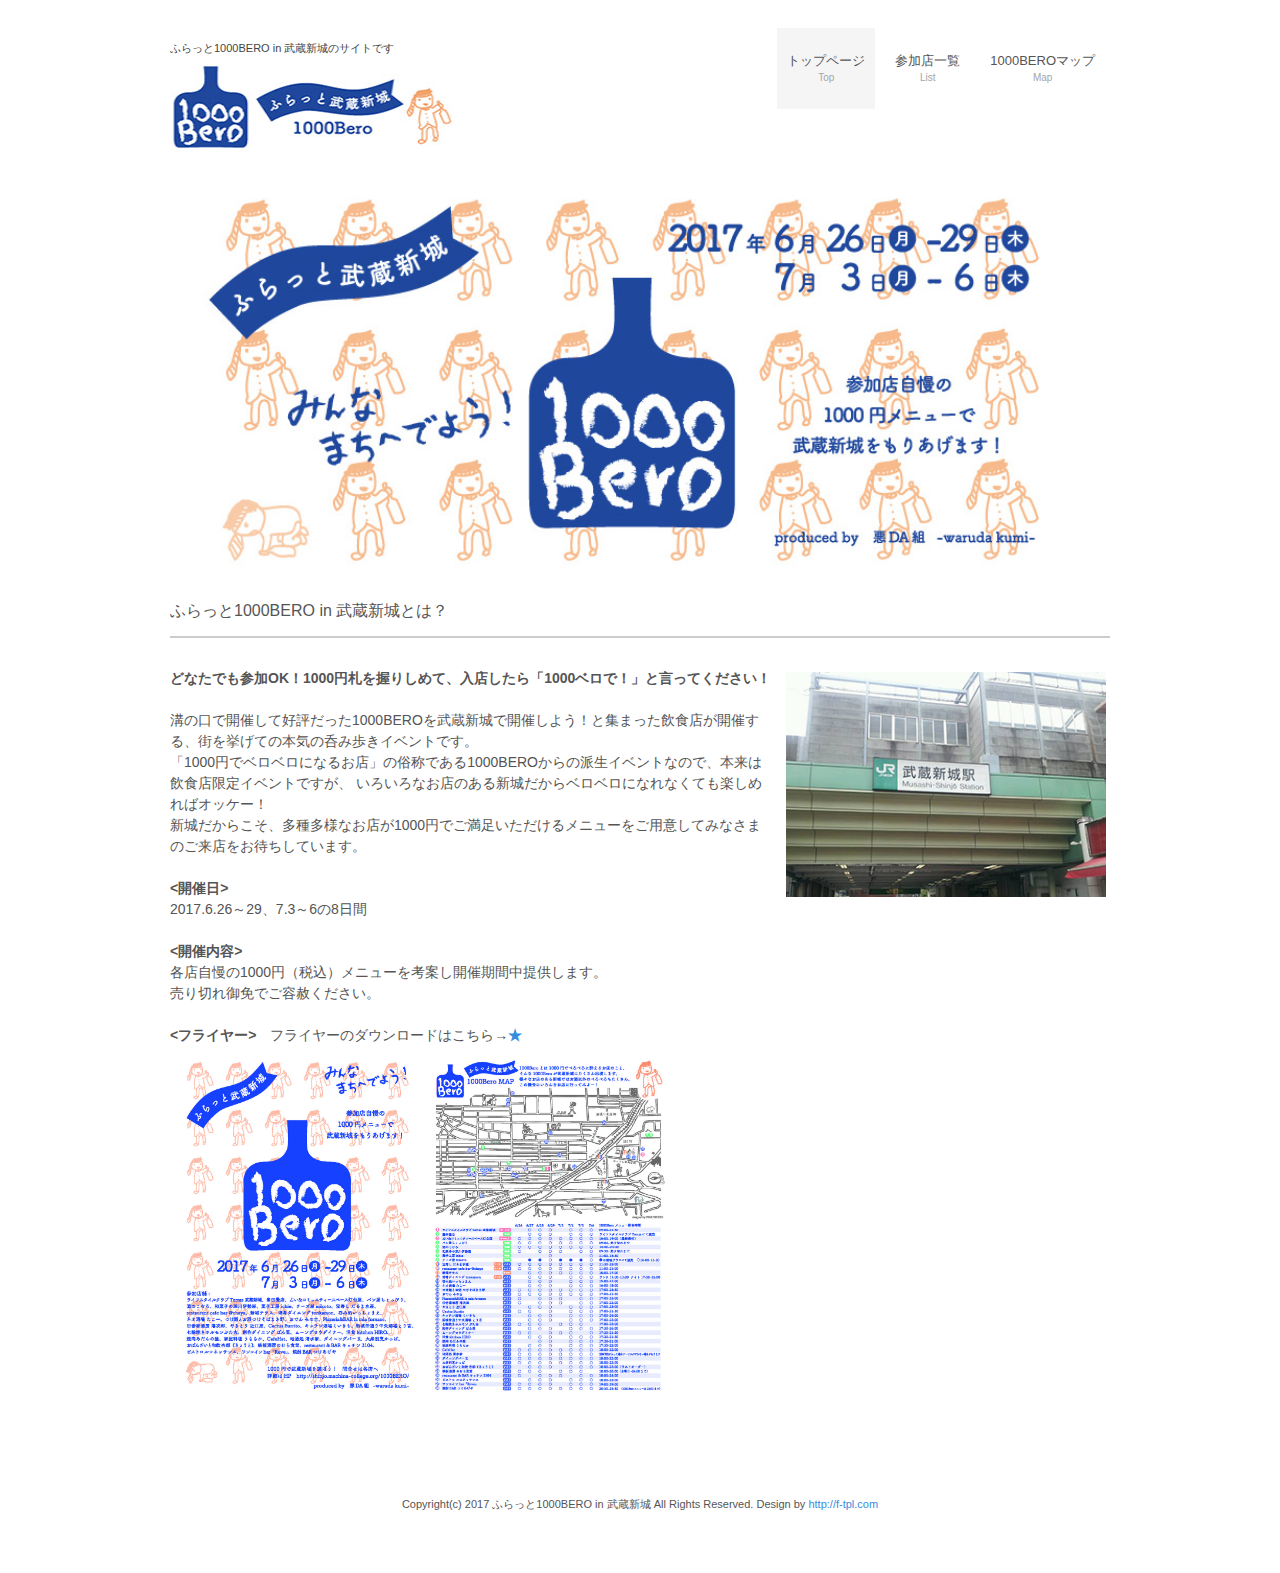
==== commit 631fbebe: "Update index.html" ====
--- a/1000BERO/index.html
+++ b/1000BERO/index.html
@@ -50,7 +50,8 @@
 			<h3 class="heading">ふらっと1000BERO in 武蔵新城とは？</h3>
 			<article class="post">
 				<p><img src="images/banners/main.jpg" alt="" width="320" height="240" class="alignright" />
-溝の口で開催して好評だった1000BEROを武蔵新城で開催しよう！と集まった飲食店が開催する、街を挙げての本気の呑み歩きイベントです。<br>
+<b>どなたでも参加OK！1000円札を握りしめて、入店したら「1000ベロで！」と言ってください！</b><br><br>
+					溝の口で開催して好評だった1000BEROを武蔵新城で開催しよう！と集まった飲食店が開催する、街を挙げての本気の呑み歩きイベントです。<br>
 「1000円でベロベロになるお店」の俗称である1000BEROからの派生イベントなので、本来は飲食店限定イベントですが、
 いろいろなお店のある新城だからベロベロになれなくても楽しめればオッケー！<br>
 新城だからこそ、多種多様なお店が1000円でご満足いただけるメニューをご用意してみなさまのご来店をお待ちしています。<br>
@@ -79,4 +80,4 @@
 	</footer>
 
 </body>
-</html>+</html>
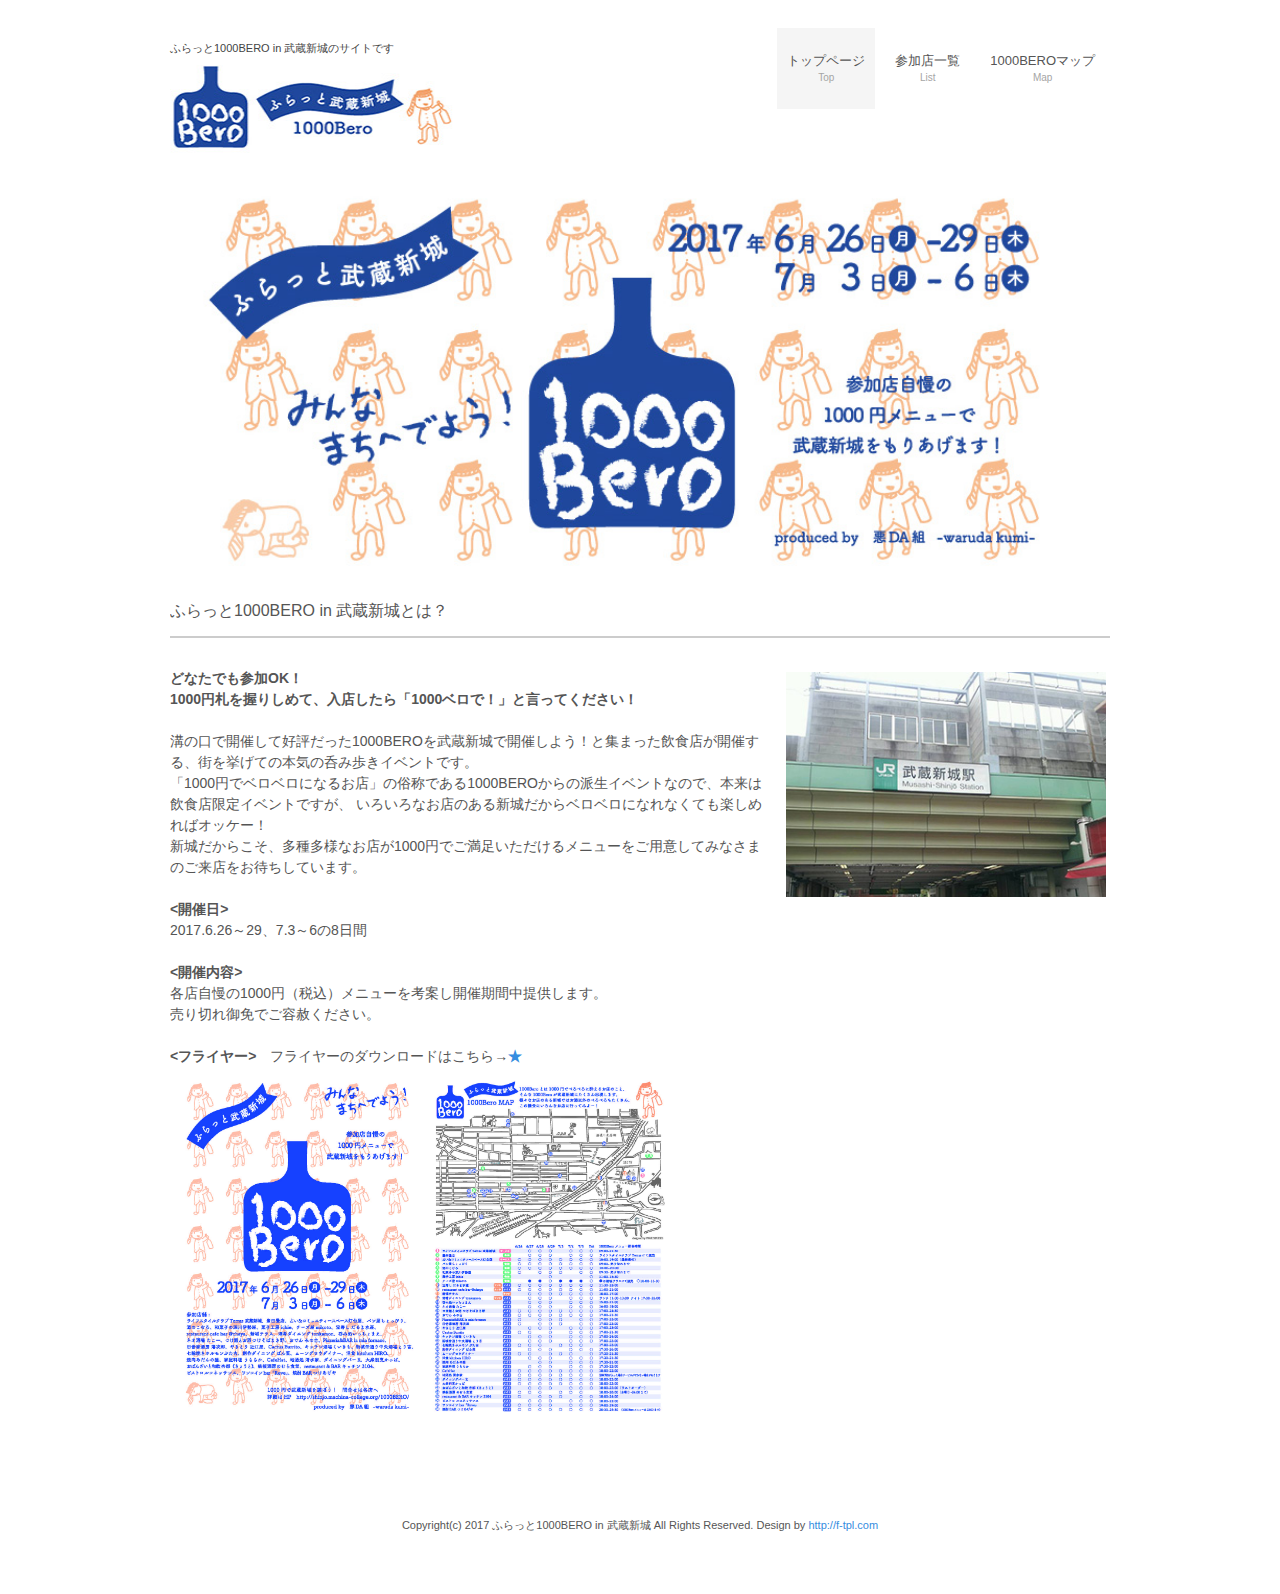
==== commit 3c224af2: "Update index.html" ====
--- a/1000BERO/index.html
+++ b/1000BERO/index.html
@@ -50,7 +50,7 @@
 			<h3 class="heading">ふらっと1000BERO in 武蔵新城とは？</h3>
 			<article class="post">
 				<p><img src="images/banners/main.jpg" alt="" width="320" height="240" class="alignright" />
-<b>どなたでも参加OK！1000円札を握りしめて、入店したら「1000ベロで！」と言ってください！</b><br><br>
+<b>どなたでも参加OK！<br>1000円札を握りしめて、入店したら「1000ベロで！」と言ってください！</b><br><br>
 					溝の口で開催して好評だった1000BEROを武蔵新城で開催しよう！と集まった飲食店が開催する、街を挙げての本気の呑み歩きイベントです。<br>
 「1000円でベロベロになるお店」の俗称である1000BEROからの派生イベントなので、本来は飲食店限定イベントですが、
 いろいろなお店のある新城だからベロベロになれなくても楽しめればオッケー！<br>
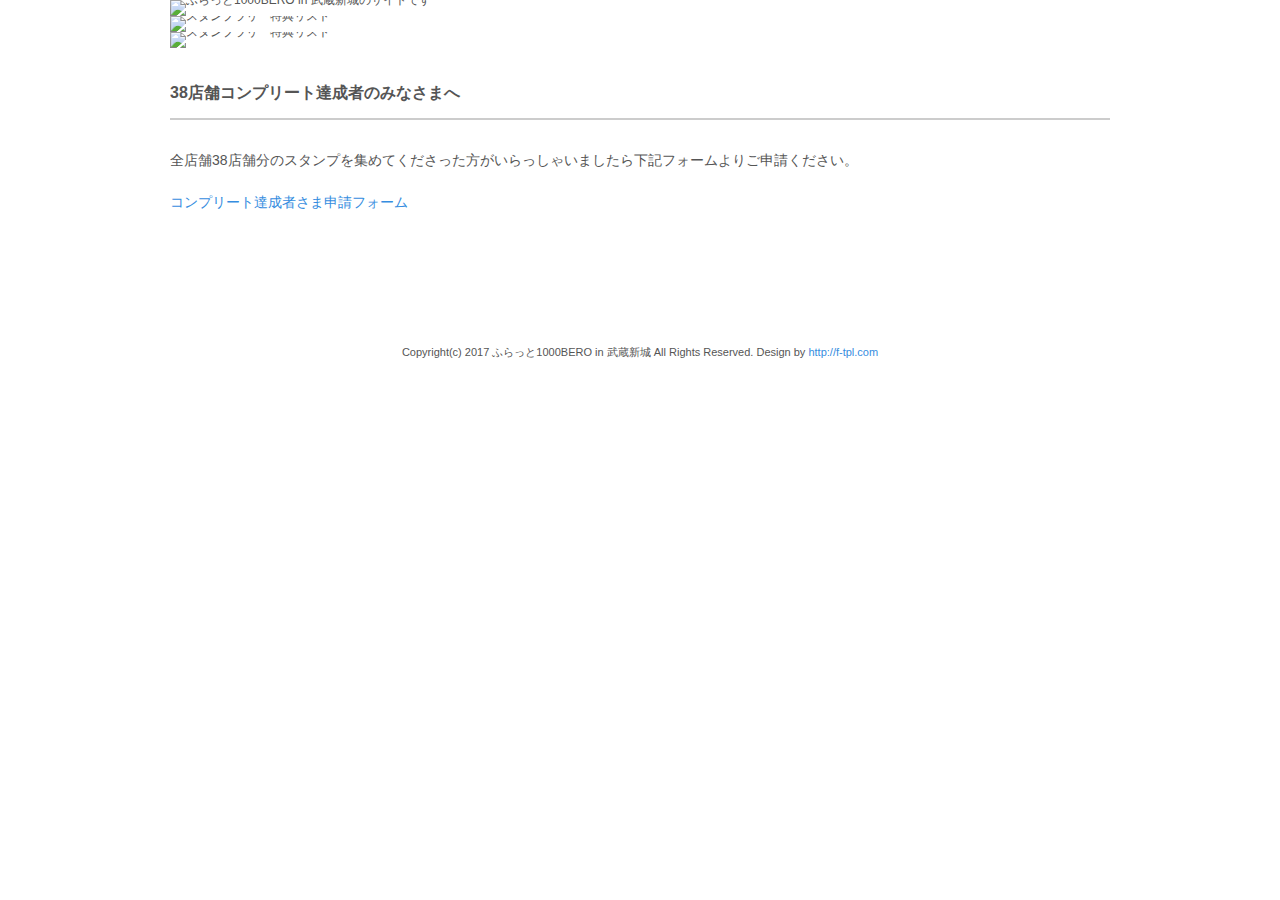
==== commit afba036e: "Update index.html" ====
--- a/1000BERO/index.html
+++ b/1000BERO/index.html
@@ -17,52 +17,21 @@
 </head>
 
 <body>
-
-	<header id="header" role="banner">
-		<div class="inner">
-			<div class="logo"><h1>ふらっと1000BERO in 武蔵新城のサイトです</h1>
-
-				<a href="index.html" title="ふらっと1000BERO in 武蔵新城" rel="home"><img src="images/banners/logo.jpg" width="292" height="100" alt="ふらっと1000BERO in 武蔵新城のサイトです"></a>
-			</div>
-			<nav id="mainNav">
-				<div class="inner">
-					<a class="menu" id="menu"><span>MENU</span></a>
-					<div class="panel">
-						<ul id="topnav">
-							<li class="current-menu-item"><a href="index.html"><strong>トップページ</strong><br /><span>Top</span></a></li>
-							<li><a href="list.html"><strong>参加店一覧</strong><br /><span>List</span></a></li>
-							<li><a href="map.html"><strong>1000BEROマップ</strong><br /><span>Map</span></a></li>
-						</ul>
-					</div>
-				</div>
-			</nav>
-		</div>
-	</header>
-
 	<div id="mainBanner">
 		<div class="inner">
-			<img src="images/banners/mainImg.jpg" width="940" height="300" alt="ふらっと1000BERO in 武蔵新城のサイトです">
+			<img src="images/banners/main_stamp.jpg" width="1000" height="255" alt="ふらっと1000BERO in 武蔵新城のサイトです"><br>
+			<img src="images/banners/stamp_map.jpg" width="1000" height="625" alt="スタンプラリー特典リスト"><br>
+			<img src="images/banners/stamp_menu.jpg" width="1000" height="625" alt="スタンプラリー特典リスト">
 		</div>
 	</div>
 
 	<div id="wrapper">
 		<section id="post-221" class="content">
-			<h3 class="heading">ふらっと1000BERO in 武蔵新城とは？</h3>
+			<h3 class="heading"><b>38店舗コンプリート達成者のみなさまへ</b></h3>
 			<article class="post">
-				<p><img src="images/banners/main.jpg" alt="" width="320" height="240" class="alignright" />
-<b>どなたでも参加OK！<br>1000円札を握りしめて、入店したら「1000ベロで！」と言ってください！</b><br><br>
-					溝の口で開催して好評だった1000BEROを武蔵新城で開催しよう！と集まった飲食店が開催する、街を挙げての本気の呑み歩きイベントです。<br>
-「1000円でベロベロになるお店」の俗称である1000BEROからの派生イベントなので、本来は飲食店限定イベントですが、
-いろいろなお店のある新城だからベロベロになれなくても楽しめればオッケー！<br>
-新城だからこそ、多種多様なお店が1000円でご満足いただけるメニューをご用意してみなさまのご来店をお待ちしています。<br>
+				<p>全店舗38店舗分のスタンプを集めてくださった方がいらっしゃいましたら下記フォームよりご申請ください。<br>
 <br>
-<b><開催日></strong></b><br>
-2017.6.26～29、7.3～6の8日間<br><br>
-<b><開催内容></b>　<br>
-各店自慢の1000円（税込）メニューを考案し開催期間中提供します。<br>売り切れ御免でご容赦ください。
-<br><br>
-<b><フライヤー></b>　フライヤーのダウンロードはこちら→<a href="1000BERO_A4.pdf" target="_blank"><b>★</b></a><br>
-<a href="1000BERO_A401.jpg" target="_blank"><img src="1000BERO_A401.jpg" alt="" width="500" height="713" class="alignleft" /></a>
+<a href="https://goo.gl/forms/iFekebobQ6Wu9GIt2" target="_blank">コンプリート達成者さま申請フォーム</a><br><br>
 </p>
 			</article>
 		</section>
